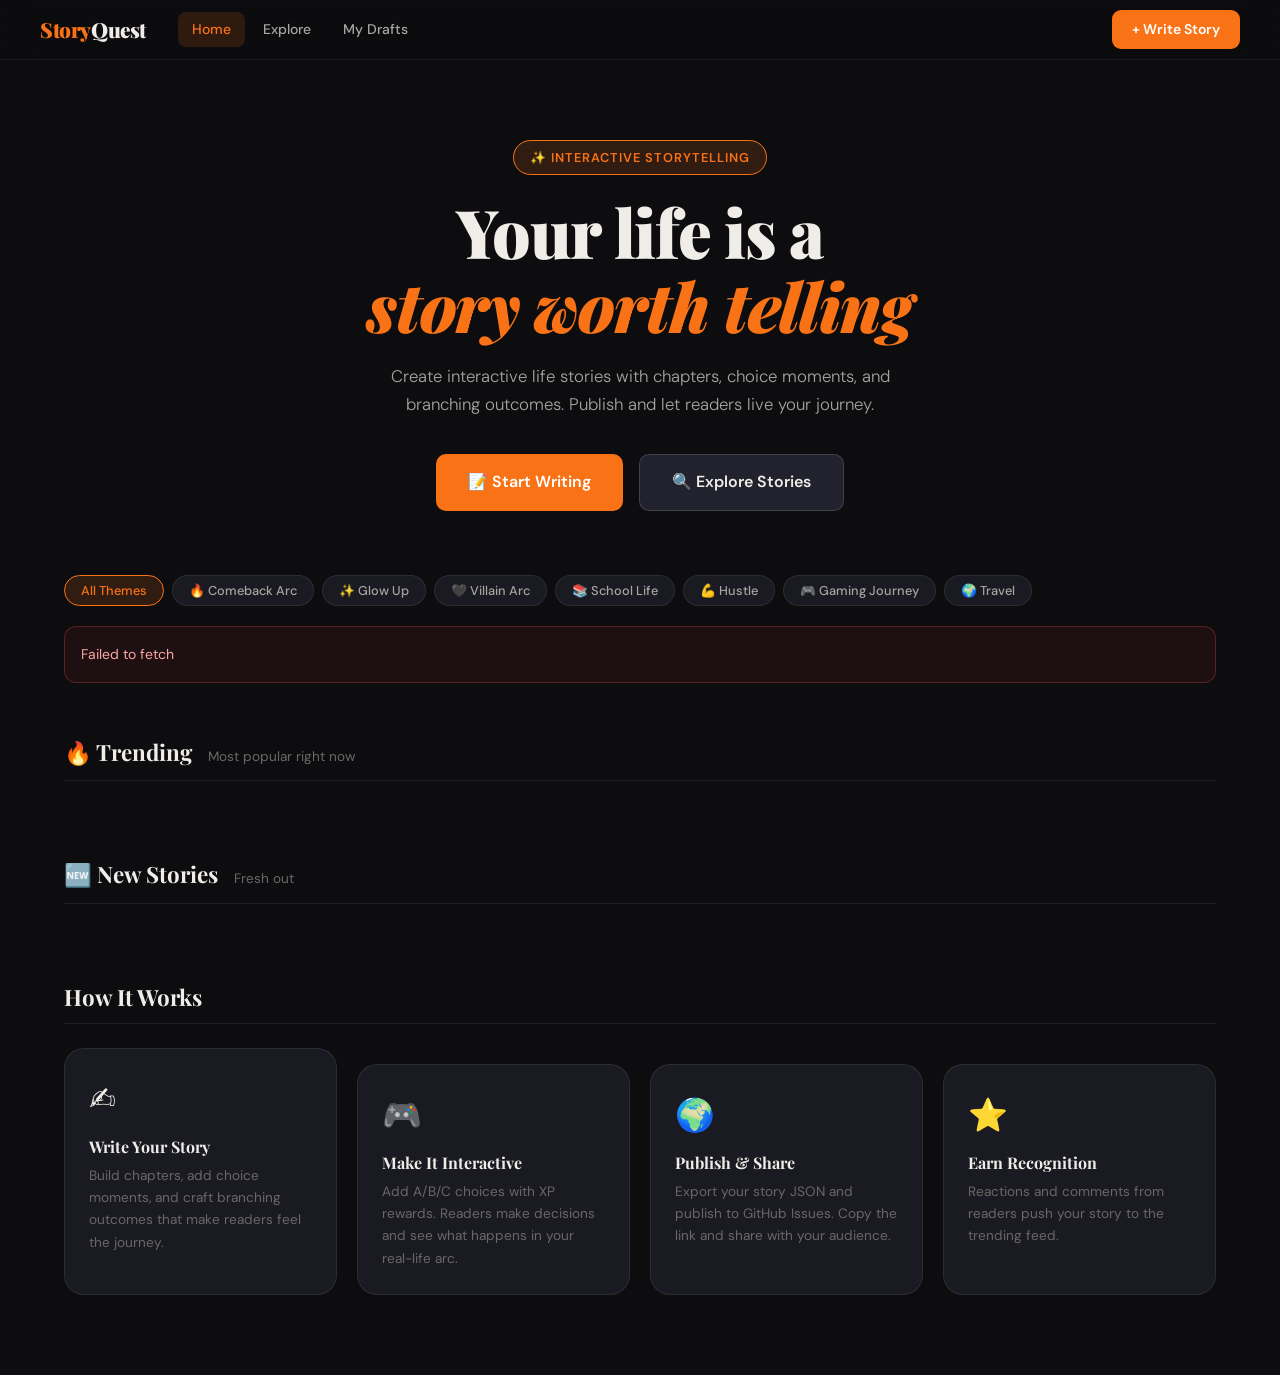
==== index.html @ 25a497f1 "Fix share URL and XP reveal on choice - viewer.js: fix duplicate s.htmls.html in share link - viewe" ====
<!DOCTYPE html>
<html lang="en">
<head>
  <meta charset="UTF-8" />
  <meta name="viewport" content="width=device-width, initial-scale=1.0" />
  <title>StoryQuest — Live Your Story</title>
  <meta name="description" content="Create interactive life stories with chapters and choice moments. Share your journey with the world." />
  <link rel="stylesheet" href="assets/styles.css?v=6" />
</head>
<body>

<!-- ── Nav ── -->
<nav class="nav">
  <div class="nav__inner">
    <a class="nav__logo" href="index.html">Story<span>Quest</span></a>
    <div class="nav__links">
      <a class="nav__link" href="index.html">Home</a>
      <a class="nav__link" href="explore.html">Explore</a>
      <a class="nav__link" href="me.html">My Drafts</a>
    </div>
    <a class="nav__cta" href="editor.html">+ Write Story</a>
  </div>
</nav>

<!-- ── Hero ── -->
<div class="page">
  <section class="hero">
    <span class="hero__eyebrow">✨ Interactive Storytelling</span>
    <h1 class="hero__title">Your life is a<br><em>story worth telling</em></h1>
    <p class="hero__sub">Create interactive life stories with chapters, choice moments, and branching outcomes. Publish and let readers live your journey.</p>
    <div class="hero__actions">
      <a class="btn btn--primary" href="editor.html" style="font-size:1rem;padding:14px 32px">📝 Start Writing</a>
      <a class="btn btn--secondary" href="explore.html" style="font-size:1rem;padding:14px 32px">🔍 Explore Stories</a>
    </div>
  </section>

  <!-- Theme pill filters -->
  <div class="filter-pill-row" id="theme-pills">
    <button class="filter-pill filter-pill--active" data-theme="">All Themes</button>
  </div>

  <!-- Error banner -->
  <div class="error-banner hidden" id="feed-error"></div>

  <!-- Trending -->
  <section class="section" id="section-trending">
    <div class="section__header">
      <h2 class="section__title">🔥 Trending</h2>
      <span class="section__sub">Most popular right now</span>
    </div>
    <div class="stories-grid" id="grid-trending"></div>
  </section>

  <!-- New -->
  <section class="section" id="section-new">
    <div class="section__header">
      <h2 class="section__title">🆕 New Stories</h2>
      <span class="section__sub">Fresh out</span>
    </div>
    <div class="stories-grid" id="grid-new"></div>
    <div class="load-more-wrap">
      <button class="btn btn--secondary hidden" id="load-more-btn">Load More</button>
    </div>
  </section>

  <!-- How it works -->
  <section class="section">
    <div class="section__header">
      <h2 class="section__title">How It Works</h2>
    </div>
    <div style="display:grid;grid-template-columns:repeat(auto-fill,minmax(220px,1fr));gap:20px">
      <div class="card">
        <div style="font-size:2rem;margin-bottom:12px">✍️</div>
        <h3 style="margin-bottom:8px;font-size:1rem">Write Your Story</h3>
        <p class="text-muted" style="font-size:0.85rem">Build chapters, add choice moments, and craft branching outcomes that make readers feel the journey.</p>
      </div>
      <div class="card">
        <div style="font-size:2rem;margin-bottom:12px">🎮</div>
        <h3 style="margin-bottom:8px;font-size:1rem">Make It Interactive</h3>
        <p class="text-muted" style="font-size:0.85rem">Add A/B/C choices with XP rewards. Readers make decisions and see what happens in your real-life arc.</p>
      </div>
      <div class="card">
        <div style="font-size:2rem;margin-bottom:12px">🌍</div>
        <h3 style="margin-bottom:8px;font-size:1rem">Publish &amp; Share</h3>
        <p class="text-muted" style="font-size:0.85rem">Export your story JSON and publish to GitHub Issues. Copy the link and share with your audience.</p>
      </div>
      <div class="card">
        <div style="font-size:2rem;margin-bottom:12px">⭐</div>
        <h3 style="margin-bottom:8px;font-size:1rem">Earn Recognition</h3>
        <p class="text-muted" style="font-size:0.85rem">Reactions and comments from readers push your story to the trending feed.</p>
      </div>
    </div>
  </section>
</div>

<script src="assets/config.js?v=6"></script>
<script src="assets/app.js?v=6"></script>
<script src="assets/storage.js?v=6"></script>
<script src="assets/github.js?v=6"></script>
<script src="assets/feed.js?v=6"></script>
<script>
(function () {
  setActiveNav();

  // Build theme pills
  const pillRow = document.getElementById("theme-pills");
  THEMES.forEach(t => {
    const btn = document.createElement("button");
    btn.className   = "filter-pill";
    btn.dataset.theme = t.id;
    btn.textContent = `${t.emoji} ${t.label}`;
    pillRow.appendChild(btn);
  });

  let activeTheme = "";

  pillRow.querySelectorAll(".filter-pill").forEach(pill => {
    pill.addEventListener("click", () => {
      pillRow.querySelectorAll(".filter-pill").forEach(p => p.classList.remove("filter-pill--active"));
      pill.classList.add("filter-pill--active");
      activeTheme = pill.dataset.theme || "";
      loadAll();
    });
  });

  // Trending grid
  const gridTrending = document.getElementById("grid-trending");
  const gridNew      = document.getElementById("grid-new");
  const loadMoreBtn  = document.getElementById("load-more-btn");
  const errorBanner  = document.getElementById("feed-error");

  let trendingStories = [];
  let newPage         = 1;
  let newHasMore      = false;
  let newLoading      = false;

  async function loadAll() {
    newPage = 1;
    gridTrending.innerHTML = spinnerHtml();
    gridNew.innerHTML      = spinnerHtml();
    loadMoreBtn.classList.add("hidden");
    errorBanner.classList.add("hidden");

    try {
      const { stories } = await fetchPublishedStories({ page: 1, perPage: 20, themeFilter: activeTheme });

      // Trending: top 4 by score
      trendingStories = [...stories].sort((a, b) => trendingScore(b) - trendingScore(a)).slice(0, 4);
      renderGrid(gridTrending, trendingStories);

      // New: sorted by date
      const newStories = [...stories].sort((a, b) =>
        new Date(b._updatedAt || b.updatedAt) - new Date(a._updatedAt || a.updatedAt)
      );
      renderGrid(gridNew, newStories);

      newHasMore = stories.length >= 20;
      loadMoreBtn.classList.toggle("hidden", !newHasMore);
    } catch (err) {
      errorBanner.textContent = err.message;
      errorBanner.classList.remove("hidden");
      gridTrending.innerHTML = "";
      gridNew.innerHTML      = "";
    }
  }

  function renderGrid(el, list) {
    if (!list.length) {
      el.innerHTML = `<div class="empty-state" style="grid-column:1/-1">
        <div class="empty-state__icon">📖</div>
        <div class="empty-state__title">No stories yet</div>
        <p style="font-size:0.85rem">Be the first — <a href="editor.html" class="text-accent">write one!</a></p>
      </div>`;
      return;
    }
    el.innerHTML = list.map(s => storyCardHtml(s, `s.html?id=${s._issueNumber}`)).join("");
  }

  loadMoreBtn.addEventListener("click", async () => {
    if (newLoading || !newHasMore) return;
    newLoading = true;
    loadMoreBtn.disabled = true;
    try {
      newPage++;
      const { stories, hasMore } = await fetchPublishedStories({
        page: newPage, perPage: 12, themeFilter: activeTheme
      });
      newHasMore = hasMore;
      const newItems = [...stories].sort((a, b) =>
        new Date(b._updatedAt || b.updatedAt) - new Date(a._updatedAt || a.updatedAt)
      );
      newItems.forEach(s => {
        gridNew.insertAdjacentHTML("beforeend", storyCardHtml(s, `s.html?id=${s._issueNumber}`));
      });
      loadMoreBtn.classList.toggle("hidden", !newHasMore);
    } catch (err) {
      showToast(err.message, "error");
    } finally {
      newLoading = false;
      loadMoreBtn.disabled = false;
    }
  });

  loadAll();
})();
</script>
</body>
</html>
---- assets/styles.css ----
/* ============================================================
   StoryQuest — Global Styles
   Aesthetic: Dark editorial with amber/coral accent, cinematic
   ============================================================ */

@import url('https://fonts.googleapis.com/css2?family=Playfair+Display:ital,wght@0,700;0,900;1,700&family=DM+Sans:ital,opsz,wght@0,9..40,300;0,9..40,400;0,9..40,500;0,9..40,600;1,9..40,400&display=swap');

/* ── Reset ──────────────────────────────────────────────── */
*, *::before, *::after { box-sizing: border-box; margin: 0; padding: 0; }
html { scroll-behavior: smooth; }
img  { max-width: 100%; display: block; }

/* ── Variables ───────────────────────────────────────────── */
:root {
  --bg:         #0d0d0f;
  --bg2:        #141418;
  --bg3:        #1e1e24;
  --surface:    #1a1a22;
  --surface2:   #22222e;
  --border:     rgba(255,255,255,0.08);
  --border2:    rgba(255,255,255,0.14);

  --accent:     #f97316;
  --accent2:    #fb923c;
  --accent-dim: rgba(249,115,22,0.15);
  --gold:       #fbbf24;
  --teal:       #2dd4bf;
  --lavender:   #a78bfa;

  --text:       #f0ede8;
  --text2:      #a8a4a0;
  --text3:      #6b6767;

  --font-display: 'Playfair Display', Georgia, serif;
  --font-body:    'DM Sans', system-ui, sans-serif;

  --radius:     12px;
  --radius-lg:  20px;
  --radius-sm:  6px;
  --shadow:     0 8px 32px rgba(0,0,0,0.5);
  --shadow-sm:  0 2px 12px rgba(0,0,0,0.35);

  --nav-h:      60px;
  --max-w:      1200px;
  --content-w:  760px;
}

/* ── Base ────────────────────────────────────────────────── */
body {
  background: var(--bg);
  color: var(--text);
  font-family: var(--font-body);
  font-size: 15px;
  line-height: 1.65;
  min-height: 100vh;
  -webkit-font-smoothing: antialiased;
}

a { color: inherit; text-decoration: none; }
button { cursor: pointer; font-family: inherit; }
input, textarea, select {
  font-family: inherit;
  font-size: inherit;
  color: var(--text);
}

h1,h2,h3,h4 { font-family: var(--font-display); line-height: 1.2; }

/* ── Nav ─────────────────────────────────────────────────── */
.nav {
  position: sticky; top: 0; z-index: 100;
  height: var(--nav-h);
  background: rgba(13,13,15,0.92);
  backdrop-filter: blur(16px);
  border-bottom: 1px solid var(--border);
  display: flex; align-items: center;
  padding: 0 24px;
}
.nav__inner {
  max-width: var(--max-w);
  width: 100%;
  margin: 0 auto;
  display: flex; align-items: center; gap: 32px;
}
.nav__logo {
  font-family: var(--font-display);
  font-size: 1.3rem;
  font-weight: 900;
  color: var(--accent);
  letter-spacing: -0.02em;
  white-space: nowrap;
}
.nav__logo span { color: var(--text); }
.nav__links {
  display: flex; align-items: center; gap: 4px;
  flex: 1;
}
.nav__link {
  padding: 6px 14px;
  border-radius: 8px;
  font-size: 0.875rem;
  font-weight: 500;
  color: var(--text2);
  transition: color 0.18s, background 0.18s;
}
.nav__link:hover { color: var(--text); background: var(--surface2); }
.nav__link--active { color: var(--accent); background: var(--accent-dim); }
.nav__cta {
  margin-left: auto;
  padding: 8px 20px;
  background: var(--accent);
  color: #fff;
  border-radius: 9px;
  font-size: 0.875rem;
  font-weight: 600;
  transition: background 0.18s, transform 0.12s;
  white-space: nowrap;
}
.nav__cta:hover { background: var(--accent2); transform: translateY(-1px); }

/* ── Page wrapper ────────────────────────────────────────── */
.page { max-width: var(--max-w); margin: 0 auto; padding: 0 24px 80px; }
.page--narrow { max-width: var(--content-w); margin: 0 auto; padding: 0 24px 80px; }

/* ── Hero ────────────────────────────────────────────────── */
.hero {
  padding: 80px 0 64px;
  text-align: center;
  position: relative;
}
.hero__eyebrow {
  display: inline-block;
  padding: 6px 16px;
  background: var(--accent-dim);
  border: 1px solid var(--accent);
  border-radius: 100px;
  font-size: 0.8rem;
  font-weight: 600;
  color: var(--accent);
  letter-spacing: 0.08em;
  text-transform: uppercase;
  margin-bottom: 20px;
}
.hero__title {
  font-size: clamp(2.4rem, 6vw, 4.2rem);
  font-weight: 900;
  line-height: 1.1;
  margin-bottom: 20px;
  letter-spacing: -0.02em;
}
.hero__title em { color: var(--accent); font-style: italic; }
.hero__sub {
  max-width: 540px;
  margin: 0 auto 36px;
  color: var(--text2);
  font-size: 1.05rem;
  font-weight: 300;
}
.hero__actions { display: flex; gap: 16px; justify-content: center; flex-wrap: wrap; }

/* ── Section ─────────────────────────────────────────────── */
.section { margin-top: 56px; }
.section__header {
  display: flex; align-items: baseline; gap: 16px;
  margin-bottom: 24px;
  border-bottom: 1px solid var(--border);
  padding-bottom: 12px;
}
.section__title {
  font-size: 1.4rem;
  font-weight: 700;
  color: var(--text);
}
.section__sub { font-size: 0.85rem; color: var(--text3); }

/* ── Grid ────────────────────────────────────────────────── */
.stories-grid {
  display: grid;
  grid-template-columns: repeat(auto-fill, minmax(280px, 1fr));
  gap: 24px;
}

/* ── Story Card ──────────────────────────────────────────── */
.story-card {
  display: flex; flex-direction: column;
  background: var(--surface);
  border: 1px solid var(--border);
  border-radius: var(--radius-lg);
  overflow: hidden;
  transition: transform 0.2s, box-shadow 0.2s, border-color 0.2s;
}
.story-card:hover {
  transform: translateY(-4px);
  box-shadow: var(--shadow);
  border-color: var(--border2);
}
.story-card__cover {
  height: 140px;
  position: relative;
  display: flex; align-items: flex-end;
  padding: 12px;
}
.theme-badge {
  display: inline-flex;
  align-items: center;
  gap: 5px;
  padding: 4px 10px;
  background: rgba(0,0,0,0.55);
  border-radius: 100px;
  font-size: 0.75rem;
  font-weight: 600;
  color: #fff;
  backdrop-filter: blur(6px);
}
.story-card__body { padding: 16px; flex: 1; display: flex; flex-direction: column; }
.story-card__title {
  font-size: 1.05rem;
  font-weight: 700;
  color: var(--text);
  margin-bottom: 4px;
  line-height: 1.3;
  display: -webkit-box;
  -webkit-line-clamp: 2;
  -webkit-box-orient: vertical;
  overflow: hidden;
}
.story-card__tagline {
  font-size: 0.82rem;
  color: var(--text2);
  flex: 1;
  display: -webkit-box;
  -webkit-line-clamp: 2;
  -webkit-box-orient: vertical;
  overflow: hidden;
  margin-bottom: 10px;
}
.story-card__meta {
  display: flex; justify-content: space-between;
  font-size: 0.78rem; color: var(--text3);
  margin-bottom: 6px;
}
.story-card__stats {
  display: flex; gap: 12px;
  font-size: 0.78rem; color: var(--text3);
}

/* ── Buttons ─────────────────────────────────────────────── */
.btn {
  display: inline-flex; align-items: center; gap: 7px;
  padding: 10px 22px;
  border-radius: 10px;
  border: none;
  font-size: 0.9rem;
  font-weight: 600;
  transition: all 0.18s;
  cursor: pointer;
}
.btn--primary {
  background: var(--accent);
  color: #fff;
}
.btn--primary:hover { background: var(--accent2); transform: translateY(-1px); }
.btn--secondary {
  background: var(--surface2);
  color: var(--text);
  border: 1px solid var(--border2);
}
.btn--secondary:hover { background: var(--bg3); transform: translateY(-1px); }
.btn--ghost {
  background: transparent;
  color: var(--text2);
  border: 1px solid var(--border);
}
.btn--ghost:hover { color: var(--text); border-color: var(--border2); }
.btn--danger {
  background: rgba(239,68,68,0.1);
  color: #f87171;
  border: 1px solid rgba(239,68,68,0.25);
}
.btn--danger:hover { background: rgba(239,68,68,0.2); }
.btn--sm { padding: 6px 14px; font-size: 0.8rem; border-radius: 7px; }
.btn--icon { padding: 8px; border-radius: 8px; }
.btn:disabled { opacity: 0.45; cursor: not-allowed; }

/* ── Form elements ───────────────────────────────────────── */
.form-group { margin-bottom: 20px; }
.form-label {
  display: block;
  font-size: 0.82rem;
  font-weight: 600;
  color: var(--text2);
  text-transform: uppercase;
  letter-spacing: 0.06em;
  margin-bottom: 7px;
}
.form-input, .form-textarea, .form-select {
  width: 100%;
  background: var(--surface2);
  border: 1px solid var(--border);
  border-radius: var(--radius-sm);
  padding: 10px 14px;
  color: var(--text);
  transition: border-color 0.18s, box-shadow 0.18s;
  outline: none;
}
.form-input:focus,
.form-textarea:focus,
.form-select:focus {
  border-color: var(--accent);
  box-shadow: 0 0 0 3px var(--accent-dim);
}
.form-textarea { resize: vertical; min-height: 120px; line-height: 1.6; }
.form-select { appearance: none; background-image: url("data:image/svg+xml,%3Csvg xmlns='http://www.w3.org/2000/svg' width='12' height='12' viewBox='0 0 24 24' fill='none' stroke='%23a8a4a0' stroke-width='2'%3E%3Cpolyline points='6 9 12 15 18 9'/%3E%3C/svg%3E"); background-repeat: no-repeat; background-position: right 12px center; padding-right: 36px; }
.form-hint { font-size: 0.78rem; color: var(--text3); margin-top: 5px; }
.form-row { display: grid; grid-template-columns: 1fr 1fr; gap: 16px; }

/* Toggle */
.toggle-wrap { display: flex; align-items: center; gap: 12px; }
.toggle { width: 44px; height: 24px; background: var(--surface2); border: 1px solid var(--border); border-radius: 100px; position: relative; cursor: pointer; transition: background 0.2s; appearance: none; }
.toggle:checked { background: var(--accent); border-color: var(--accent); }
.toggle::after { content: ""; position: absolute; width: 18px; height: 18px; background: #fff; border-radius: 50%; top: 2px; left: 2px; transition: transform 0.2s; box-shadow: 0 1px 4px rgba(0,0,0,0.3); }
.toggle:checked::after { transform: translateX(20px); }
.toggle-label { font-size: 0.875rem; color: var(--text2); }

/* ── Card ────────────────────────────────────────────────── */
.card {
  background: var(--surface);
  border: 1px solid var(--border);
  border-radius: var(--radius-lg);
  padding: 24px;
}
.card + .card { margin-top: 16px; }

/* ── Tags ────────────────────────────────────────────────── */
.tag-list { display: flex; flex-wrap: wrap; gap: 8px; margin-top: 6px; }
.tag {
  padding: 4px 12px;
  background: var(--surface2);
  border: 1px solid var(--border);
  border-radius: 100px;
  font-size: 0.75rem;
  font-weight: 500;
  color: var(--text2);
}
.tag--accent { background: var(--accent-dim); border-color: var(--accent); color: var(--accent); }

/* ── Page header ─────────────────────────────────────────── */
.page-header { padding: 48px 0 32px; }
.page-header h1 { font-size: clamp(1.8rem,4vw,2.8rem); font-weight: 900; letter-spacing: -0.02em; }
.page-header p  { color: var(--text2); margin-top: 8px; font-size: 1rem; }

/* ── Filters ─────────────────────────────────────────────── */
.filters {
  display: flex; flex-wrap: wrap; gap: 12px;
  align-items: center;
  padding: 20px;
  background: var(--surface);
  border: 1px solid var(--border);
  border-radius: var(--radius);
  margin-bottom: 28px;
}
.filters label { font-size: 0.8rem; font-weight: 600; color: var(--text3); text-transform: uppercase; }
.filters .form-select,
.filters .form-input { flex: 1; min-width: 140px; }
.filter-pill-row { display: flex; flex-wrap: wrap; gap: 8px; margin-bottom: 20px; }
.filter-pill {
  padding: 6px 16px;
  border-radius: 100px;
  border: 1px solid var(--border);
  background: var(--surface);
  font-size: 0.8rem;
  font-weight: 500;
  color: var(--text2);
  cursor: pointer;
  transition: all 0.15s;
}
.filter-pill:hover,
.filter-pill--active { background: var(--accent-dim); border-color: var(--accent); color: var(--accent); }

/* ── Load more ───────────────────────────────────────────── */
.load-more-wrap { text-align: center; margin-top: 40px; }

/* ── Editor layout ───────────────────────────────────────── */
.editor-layout {
  display: grid;
  grid-template-columns: 300px 1fr;
  gap: 24px;
  align-items: start;
  padding-top: 24px;
}
.editor-sidebar {
  position: sticky; top: calc(var(--nav-h) + 16px);
}
.editor-main { min-width: 0; }
.editor-topbar {
  display: flex; align-items: center; gap: 12px;
  padding: 16px 0;
  border-bottom: 1px solid var(--border);
  margin-bottom: 24px;
}
.editor-topbar h1 { font-size: 1.3rem; flex: 1; font-weight: 700; }
.autosave-badge {
  font-size: 0.75rem; color: var(--text3);
  background: var(--surface2);
  border-radius: 6px;
  padding: 4px 10px;
}
.autosave-badge--saved { color: var(--teal); }

/* Chapter cards in editor */
.chapter-card {
  background: var(--surface);
  border: 1px solid var(--border);
  border-radius: var(--radius-lg);
  margin-bottom: 20px;
  overflow: hidden;
}
.chapter-card__head {
  display: flex; align-items: center; gap: 10px;
  padding: 14px 18px;
  cursor: pointer;
  background: var(--bg3);
  border-bottom: 1px solid var(--border);
  user-select: none;
}
.chapter-card__head:hover { background: var(--surface2); }
.chapter-drag { color: var(--text3); font-size: 1.1rem; }
.chapter-num {
  width: 26px; height: 26px;
  background: var(--accent-dim);
  border: 1px solid var(--accent);
  border-radius: 50%;
  display: flex; align-items: center; justify-content: center;
  font-size: 0.75rem; font-weight: 700; color: var(--accent);
  flex-shrink: 0;
}
.chapter-title-preview { flex: 1; font-size: 0.9rem; font-weight: 600; }
.chapter-card__body { padding: 18px; }

/* Choice builder */
.choice-block {
  background: var(--bg3);
  border: 1px solid var(--border);
  border-radius: var(--radius);
  padding: 14px;
  margin-top: 14px;
}
.choice-block h4 { font-size: 0.85rem; font-weight: 700; color: var(--text2); margin-bottom: 10px; }
.option-row {
  display: grid; grid-template-columns: 28px 1fr 70px auto;
  gap: 8px; align-items: center;
  margin-bottom: 8px;
}
.option-letter {
  width: 26px; height: 26px; border-radius: 50%;
  background: var(--surface2);
  display: flex; align-items: center; justify-content: center;
  font-size: 0.75rem; font-weight: 700; color: var(--text2);
  flex-shrink: 0;
}
.option-row .form-input { font-size: 0.83rem; padding: 7px 10px; }
.option-xp { font-size: 0.8rem; padding: 7px 10px; }

/* ── Viewer ──────────────────────────────────────────────── */
.viewer-wrap {
  max-width: 680px;
  margin: 0 auto;
  padding: 32px 24px 80px;
}
.viewer-cover {
  height: 260px;
  border-radius: var(--radius-lg);
  position: relative;
  display: flex; align-items: flex-end;
  padding: 24px;
  margin-bottom: 32px;
  overflow: hidden;
}
.viewer-cover::after {
  content: "";
  position: absolute; inset: 0;
  background: linear-gradient(to top, rgba(0,0,0,0.7) 0%, transparent 50%);
}
.viewer-cover__content { position: relative; z-index: 1; }
.viewer-cover__title {
  font-size: clamp(1.6rem, 4vw, 2.4rem);
  font-weight: 900;
  color: #fff;
  line-height: 1.15;
}
.viewer-cover__meta { color: rgba(255,255,255,0.7); font-size: 0.85rem; margin-top: 6px; }

.xp-bar {
  display: flex; align-items: center; gap: 12px;
  background: var(--surface);
  border: 1px solid var(--border);
  border-radius: 100px;
  padding: 8px 16px;
  font-size: 0.82rem;
  margin-bottom: 24px;
}
.xp-bar__label { color: var(--text2); }
.xp-bar__val   { color: var(--gold); font-weight: 700; font-size: 1rem; }
.xp-bar__track {
  flex: 1; height: 6px; background: var(--surface2); border-radius: 100px; overflow: hidden;
}
.xp-bar__fill {
  height: 100%; background: linear-gradient(90deg, var(--gold), var(--accent));
  border-radius: 100px;
  transition: width 0.4s ease;
}

.chapter-card--viewer {
  background: var(--surface);
  border: 1px solid var(--border);
  border-radius: var(--radius-lg);
  padding: 28px;
  margin-bottom: 24px;
  animation: fadeUp 0.3s ease;
}
@keyframes fadeUp {
  from { opacity: 0; transform: translateY(16px); }
  to   { opacity: 1; transform: translateY(0); }
}
.chapter-card--viewer h2 {
  font-size: 1.4rem;
  margin-bottom: 16px;
  color: var(--accent);
}
.chapter-body {
  font-size: 1rem;
  line-height: 1.85;
  color: var(--text);
}

.choices-block {
  margin-top: 28px;
  padding: 20px;
  background: var(--bg3);
  border: 1px solid var(--border);
  border-radius: var(--radius);
}
.choices-block h3 { font-size: 0.95rem; margin-bottom: 14px; color: var(--text2); }
.choice-option-btn {
  width: 100%;
  display: flex; align-items: flex-start; gap: 12px;
  padding: 12px 16px;
  background: var(--surface);
  border: 1px solid var(--border);
  border-radius: var(--radius-sm);
  color: var(--text);
  font-size: 0.9rem;
  text-align: left;
  transition: all 0.18s;
  margin-bottom: 8px;
}
.choice-option-btn:hover:not(:disabled) {
  border-color: var(--accent);
  background: var(--accent-dim);
  transform: translateX(4px);
}
.choice-option-btn.chosen  { border-color: var(--teal); background: rgba(45,212,191,0.1); }
.choice-option-btn.skipped { opacity: 0.4; }
.choice-option-btn:disabled { cursor: default; }
.choice-opt-letter {
  width: 26px; height: 26px; border-radius: 50%;
  background: var(--surface2);
  display: flex; align-items: center; justify-content: center;
  font-size: 0.75rem; font-weight: 700; flex-shrink: 0;
}
.choice-opt-text { flex: 1; }
.choice-opt-xp   { color: var(--gold); font-size: 0.8rem; font-weight: 700; white-space: nowrap; }
.outcome-text {
  margin-top: 10px;
  padding: 10px 14px;
  background: rgba(45,212,191,0.08);
  border-left: 3px solid var(--teal);
  border-radius: 0 var(--radius-sm) var(--radius-sm) 0;
  font-size: 0.87rem;
  color: var(--text2);
}

.nav-btns {
  display: flex; gap: 12px; justify-content: flex-end;
  margin-top: 20px;
}

.end-screen {
  text-align: center;
  padding: 48px 24px;
  background: var(--surface);
  border: 1px solid var(--border);
  border-radius: var(--radius-lg);
}
.end-screen__xp {
  font-size: 4rem;
  font-weight: 900;
  color: var(--gold);
  font-family: var(--font-display);
  line-height: 1;
  margin-bottom: 8px;
}
.end-screen__title { font-size: 1.6rem; margin-bottom: 8px; }
.end-screen__sub   { color: var(--text2); margin-bottom: 28px; }
.share-box {
  background: var(--bg3);
  border: 1px solid var(--border);
  border-radius: var(--radius);
  padding: 20px;
  margin-top: 20px;
  text-align: left;
}
.share-box h3 { font-size: 0.95rem; margin-bottom: 10px; }
.share-url {
  display: flex; gap: 8px;
}
.share-url input { flex: 1; font-size: 0.83rem; padding: 8px 12px; background: var(--surface2); border: 1px solid var(--border); border-radius: 6px; color: var(--text); }

/* ── My drafts page ──────────────────────────────────────── */
.draft-item {
  display: flex; align-items: center; gap: 16px;
  padding: 16px 20px;
  background: var(--surface);
  border: 1px solid var(--border);
  border-radius: var(--radius);
  margin-bottom: 12px;
  transition: border-color 0.18s;
}
.draft-item:hover { border-color: var(--border2); }
.draft-cover-thumb {
  width: 52px; height: 52px; border-radius: 10px; flex-shrink: 0;
}
.draft-info { flex: 1; min-width: 0; }
.draft-title { font-size: 0.95rem; font-weight: 700; white-space: nowrap; overflow: hidden; text-overflow: ellipsis; }
.draft-meta  { font-size: 0.78rem; color: var(--text3); margin-top: 2px; }
.draft-actions { display: flex; gap: 8px; flex-shrink: 0; }

/* ── Publish panel ───────────────────────────────────────── */
.publish-panel {
  background: var(--surface);
  border: 1px solid var(--border);
  border-radius: var(--radius-lg);
  padding: 24px;
  margin-top: 24px;
}
.publish-panel h2 { font-size: 1.15rem; font-weight: 700; margin-bottom: 16px; }
.publish-steps { counter-reset: steps; list-style: none; }
.publish-steps li {
  counter-increment: steps;
  position: relative;
  padding: 10px 16px 10px 44px;
  border-left: 2px solid var(--border);
  margin-bottom: 8px;
  font-size: 0.9rem;
  color: var(--text2);
}
.publish-steps li::before {
  content: counter(steps);
  position: absolute; left: -14px;
  width: 26px; height: 26px;
  background: var(--bg3);
  border: 1px solid var(--border);
  border-radius: 50%;
  display: flex; align-items: center; justify-content: center;
  font-size: 0.78rem; font-weight: 700; color: var(--accent);
}
.publish-steps a { color: var(--accent); }
.code-block {
  background: var(--bg);
  border: 1px solid var(--border);
  border-radius: var(--radius-sm);
  padding: 14px;
  font-family: monospace;
  font-size: 0.78rem;
  white-space: pre-wrap;
  word-break: break-all;
  color: var(--text2);
  max-height: 280px;
  overflow-y: auto;
  margin-top: 12px;
}
.oauth-placeholder {
  background: var(--surface2);
  border: 1px dashed var(--border2);
  border-radius: var(--radius);
  padding: 20px;
  margin-top: 20px;
  text-align: center;
  color: var(--text3);
  font-size: 0.83rem;
}
.oauth-placeholder strong { display: block; color: var(--lavender); margin-bottom: 4px; }

/* ── Toast ───────────────────────────────────────────────── */
#sq-toast-container {
  position: fixed;
  bottom: 28px; right: 28px;
  z-index: 9999;
  display: flex; flex-direction: column; gap: 10px;
}
.sq-toast {
  padding: 12px 20px;
  background: var(--surface2);
  border: 1px solid var(--border2);
  border-radius: 10px;
  font-size: 0.875rem;
  color: var(--text);
  box-shadow: var(--shadow);
  opacity: 0;
  transform: translateY(12px);
  transition: opacity 0.3s, transform 0.3s;
  max-width: 340px;
}
.sq-toast--show { opacity: 1; transform: none; }
.sq-toast--success { border-color: var(--teal); }
.sq-toast--error   { border-color: #f87171; }

/* ── Spinner ─────────────────────────────────────────────── */
.sq-spinner {
  display: flex; gap: 6px; align-items: center;
  justify-content: center; padding: 32px;
}
.sq-spinner div {
  width: 10px; height: 10px;
  background: var(--accent);
  border-radius: 50%;
  animation: sqBounce 1.2s infinite ease-in-out;
}
.sq-spinner div:nth-child(1) { animation-delay: -0.32s; }
.sq-spinner div:nth-child(2) { animation-delay: -0.16s; }
@keyframes sqBounce {
  0%, 80%, 100% { transform: scale(0.6); opacity: 0.4; }
  40%            { transform: scale(1.0); opacity: 1; }
}

/* ── Empty state ─────────────────────────────────────────── */
.empty-state {
  text-align: center; padding: 56px 24px;
  color: var(--text3);
}
.empty-state__icon { font-size: 3rem; margin-bottom: 12px; }
.empty-state__title { font-size: 1.15rem; color: var(--text2); margin-bottom: 6px; }

/* ── Error state ─────────────────────────────────────────── */
.error-banner {
  background: rgba(239,68,68,0.08);
  border: 1px solid rgba(239,68,68,0.3);
  border-radius: var(--radius);
  padding: 16px;
  color: #fca5a5;
  font-size: 0.875rem;
  margin-bottom: 20px;
}

/* ── Cover style picker ──────────────────────────────────── */
.cover-picker { display: flex; flex-wrap: wrap; gap: 10px; }
.cover-swatch {
  width: 56px; height: 40px; border-radius: 8px; cursor: pointer;
  border: 2px solid transparent;
  transition: transform 0.15s, border-color 0.15s;
}
.cover-swatch:hover { transform: scale(1.08); }
.cover-swatch--active { border-color: #fff; }

/* ── Divider ─────────────────────────────────────────────── */
.divider { border: none; border-top: 1px solid var(--border); margin: 24px 0; }

/* ── Import zone ─────────────────────────────────────────── */
.import-zone {
  border: 2px dashed var(--border2);
  border-radius: var(--radius);
  padding: 32px;
  text-align: center;
  color: var(--text3);
  cursor: pointer;
  transition: border-color 0.18s, background 0.18s;
}
.import-zone:hover,
.import-zone--drag { border-color: var(--accent); background: var(--accent-dim); color: var(--text2); }

/* ── Responsive ──────────────────────────────────────────── */
@media (max-width: 768px) {
  .editor-layout { grid-template-columns: 1fr; }
  .editor-sidebar { position: static; }
  .nav__links .nav__link:not(.nav__link--active) { display: none; }
  .form-row { grid-template-columns: 1fr; }
  .option-row { grid-template-columns: 28px 1fr 60px auto; gap: 6px; }
  .hero { padding: 48px 0 40px; }
  .share-url { flex-direction: column; }
}
@media (max-width: 480px) {
  .nav { padding: 0 16px; }
  .page, .page--narrow { padding: 0 16px 60px; }
  .draft-actions .btn span { display: none; }
}

/* ── Misc ────────────────────────────────────────────────── */
.text-muted  { color: var(--text3); }
.text-accent { color: var(--accent); }
.text-gold   { color: var(--gold); }
.mt-4  { margin-top: 16px; }
.mt-6  { margin-top: 24px; }
.gap-2 { gap: 8px; }
.flex  { display: flex; }
.flex-center { display: flex; align-items: center; }
.hidden { display: none !important; }
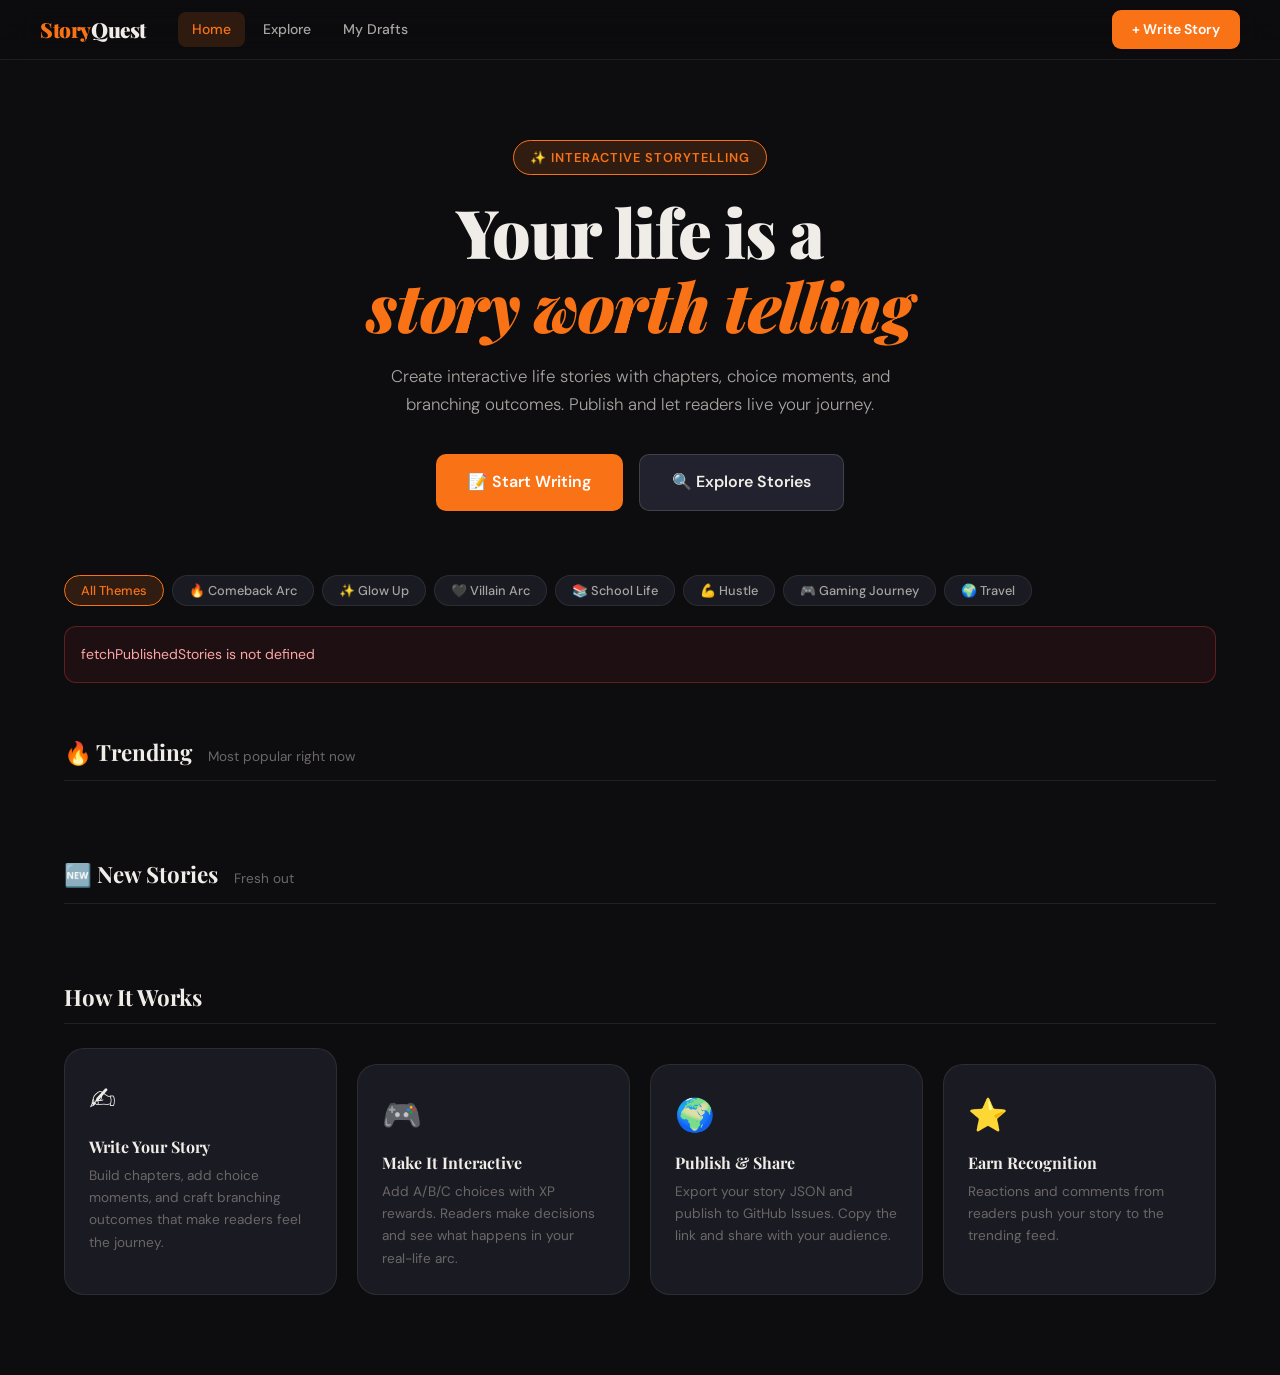
==== commit 5f542704: "Force cache bust v=10" ====
--- a/index.html
+++ b/index.html
@@ -5,7 +5,7 @@
   <meta name="viewport" content="width=device-width, initial-scale=1.0" />
   <title>StoryQuest — Live Your Story</title>
   <meta name="description" content="Create interactive life stories with chapters and choice moments. Share your journey with the world." />
-  <link rel="stylesheet" href="assets/styles.css?v=6" />
+  <link rel="stylesheet" href="assets/styles.css?v=10" />
 </head>
 <body>
 
@@ -93,11 +93,11 @@
   </section>
 </div>
 
-<script src="assets/config.js?v=6"></script>
-<script src="assets/app.js?v=6"></script>
-<script src="assets/storage.js?v=6"></script>
-<script src="assets/github.js?v=6"></script>
-<script src="assets/feed.js?v=6"></script>
+<script src="assets/config.js?v=10"></script>
+<script src="assets/app.js?v=10"></script>
+<script src="assets/storage.js?v=10"></script>
+<script src="assets/github.js?v=10"></script>
+<script src="assets/feed.js?v=10"></script>
 <script>
 (function () {
   setActiveNav();
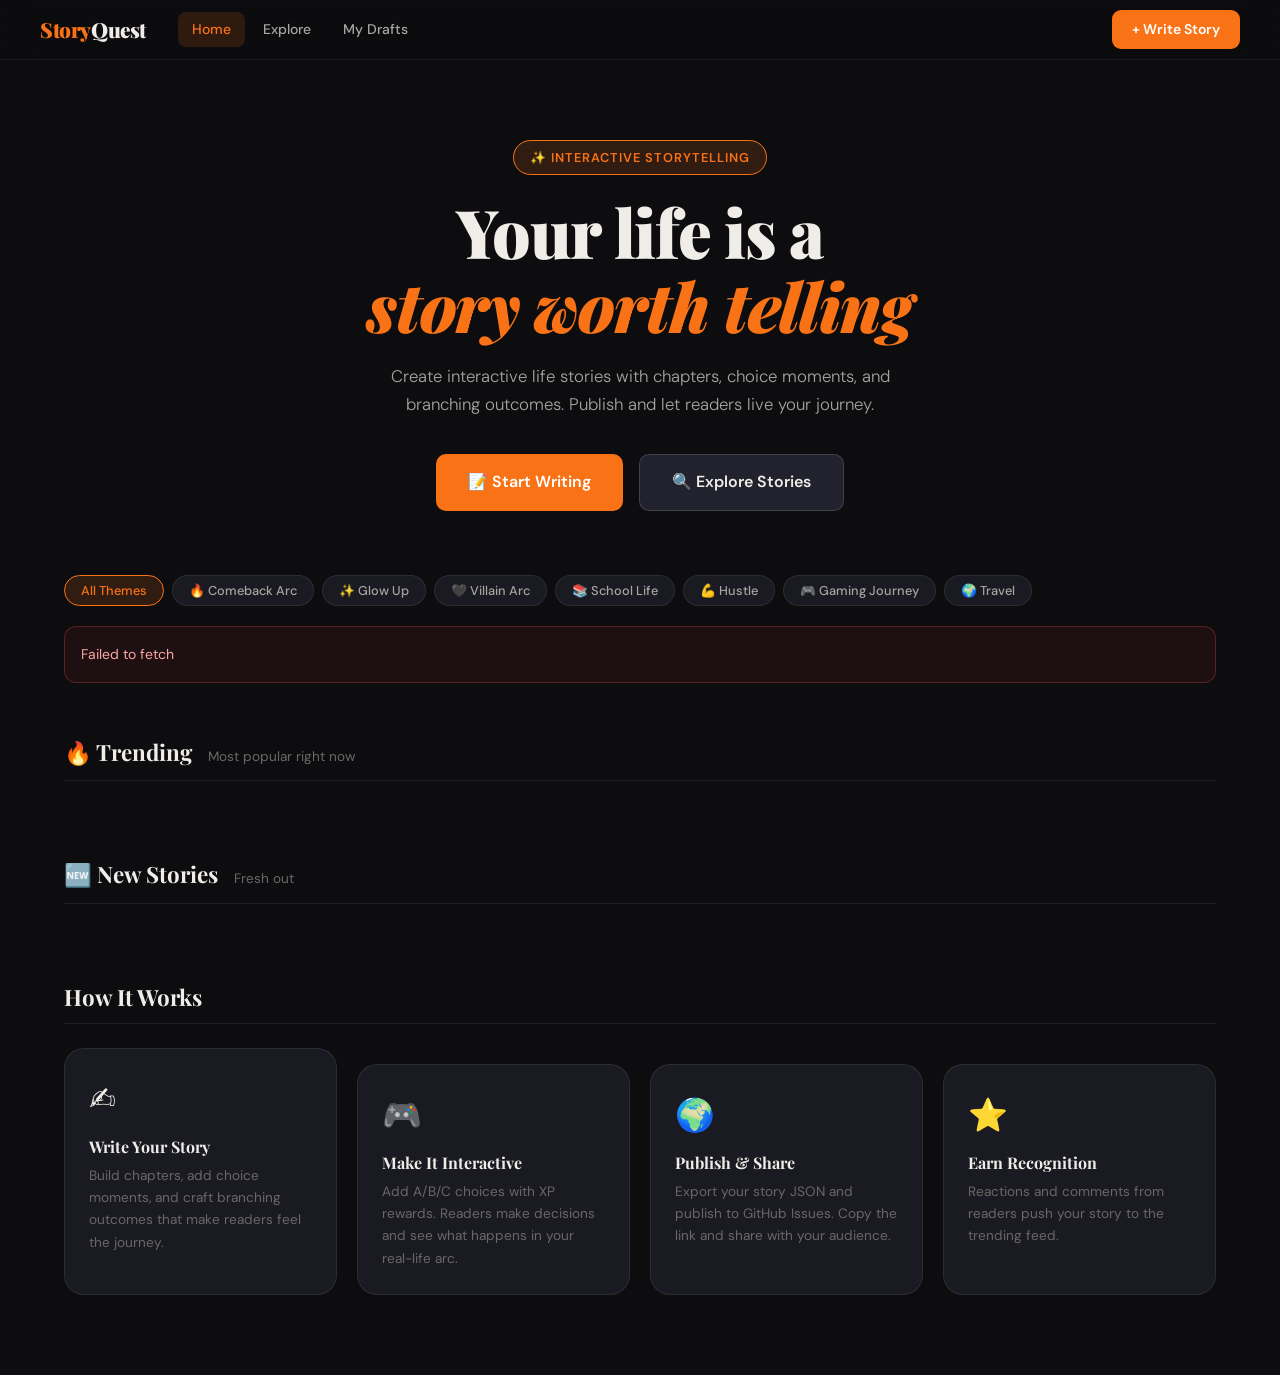
==== commit 179c5d9c: "Map Giscus reactions to issue number" ====
--- a/index.html
+++ b/index.html
@@ -5,7 +5,7 @@
   <meta name="viewport" content="width=device-width, initial-scale=1.0" />
   <title>StoryQuest — Live Your Story</title>
   <meta name="description" content="Create interactive life stories with chapters and choice moments. Share your journey with the world." />
-  <link rel="stylesheet" href="assets/styles.css?v=10" />
+  <link rel="stylesheet" href="assets/styles.css?v=12" />
 </head>
 <body>
 
@@ -93,11 +93,11 @@
   </section>
 </div>
 
-<script src="assets/config.js?v=10"></script>
-<script src="assets/app.js?v=10"></script>
-<script src="assets/storage.js?v=10"></script>
-<script src="assets/github.js?v=10"></script>
-<script src="assets/feed.js?v=10"></script>
+<script src="assets/config.js?v=12"></script>
+<script src="assets/app.js?v=12"></script>
+<script src="assets/storage.js?v=12"></script>
+<script src="assets/github.js?v=12"></script>
+<script src="assets/feed.js?v=12"></script>
 <script>
 (function () {
   setActiveNav();
